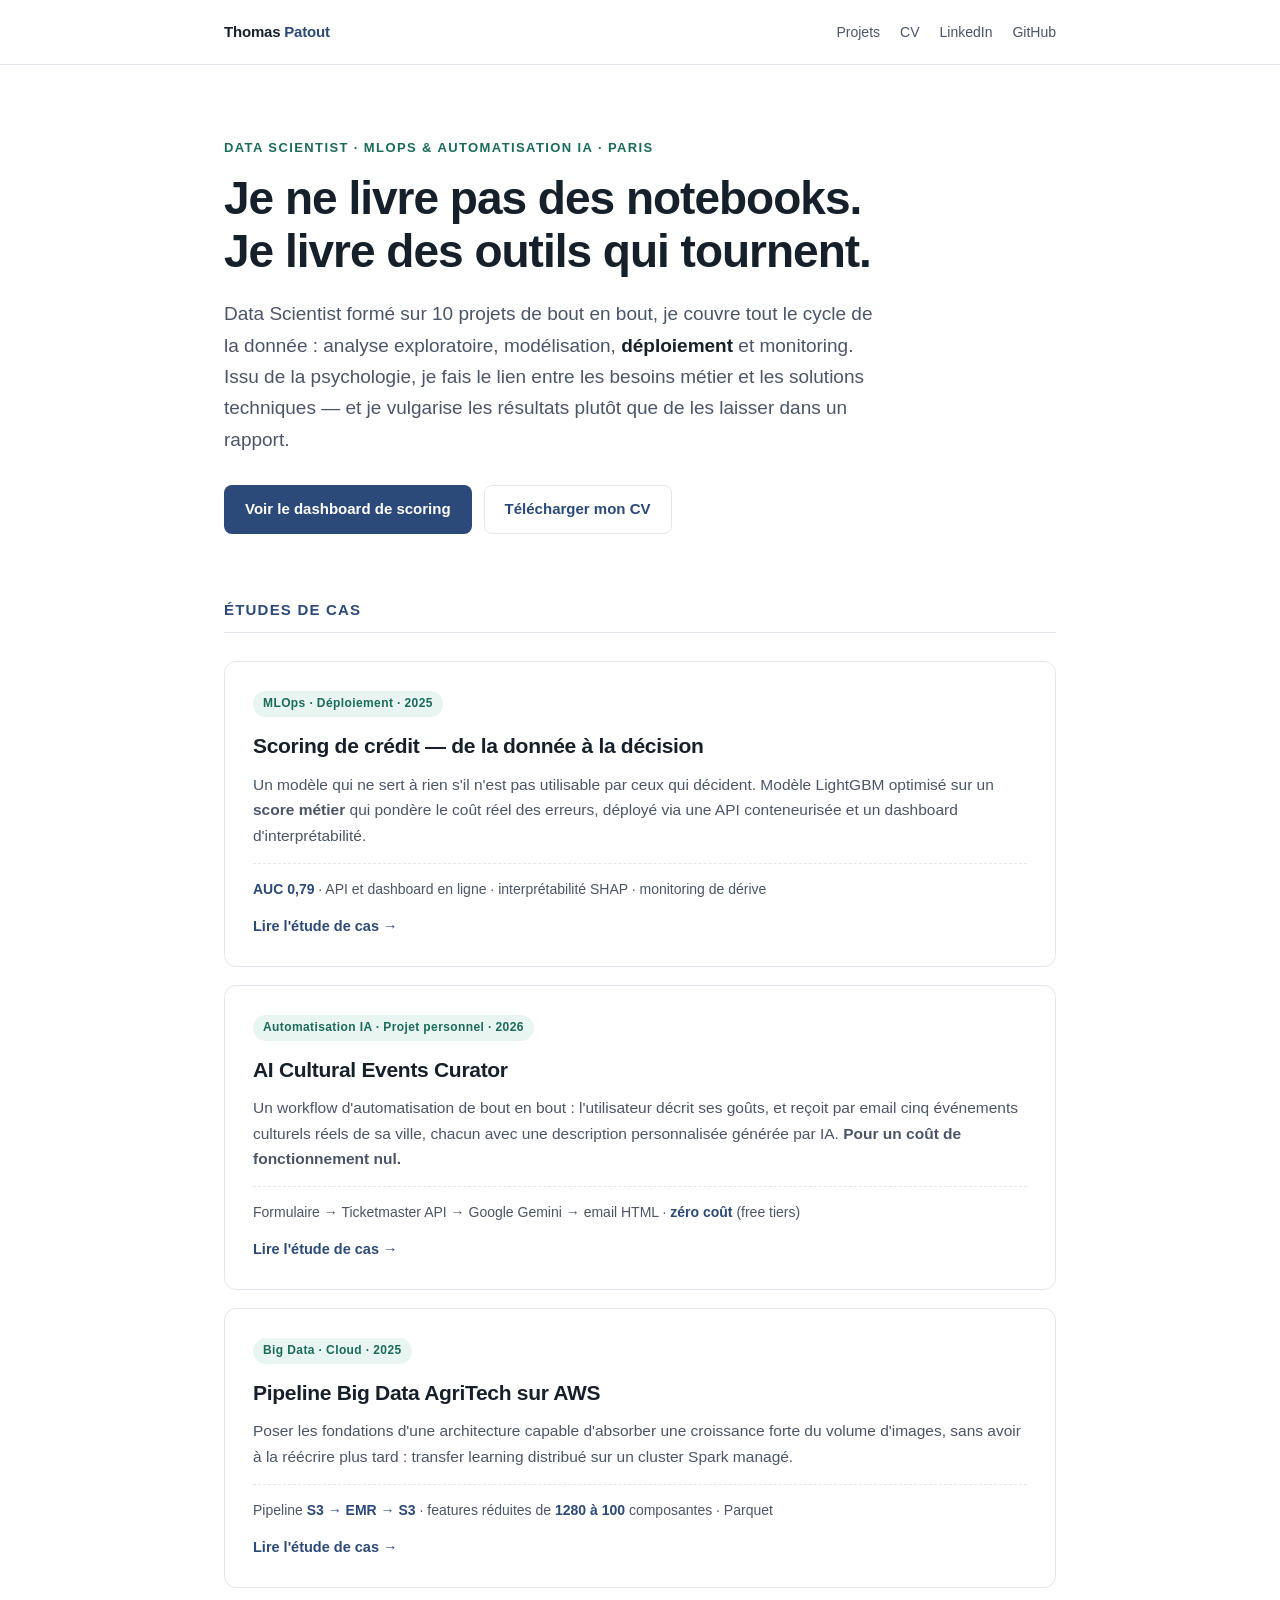
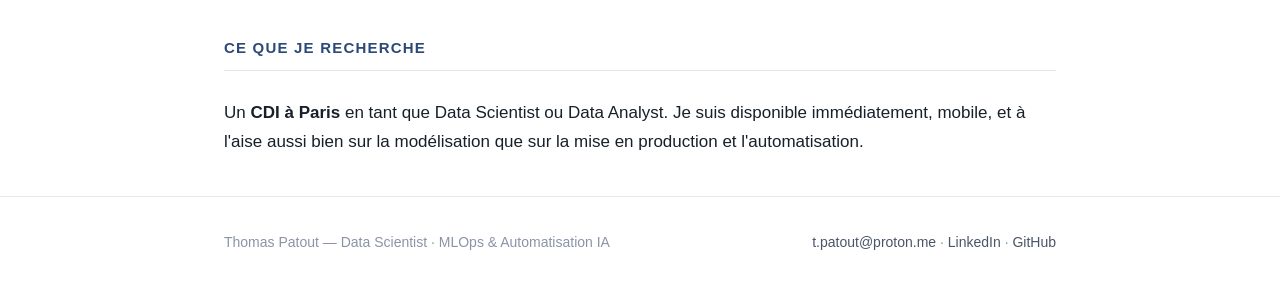
==== index.html @ 0da858d9 "Site portfolio : accueil et 3 etudes de cas" ====
<!DOCTYPE html>
<html lang="fr">
<head>
<meta charset="UTF-8">
<meta name="viewport" content="width=device-width, initial-scale=1.0">
<title>Thomas Patout — Data Scientist · MLOps &amp; Automatisation IA</title>
<meta name="description" content="Data Scientist (MLOps & automatisation IA) basé à Paris. Trois études de cas détaillées : scoring de crédit en production, automatisation IA, pipeline Big Data sur AWS.">
<link rel="stylesheet" href="style.css">
</head>
<body>

<nav class="nav">
  <div class="wrap">
    <div class="brand">Thomas <span>Patout</span></div>
    <ul>
      <li><a href="#projets">Projets</a></li>
      <li><a href="assets/cv-thomas-patout.pdf">CV</a></li>
      <li><a href="https://www.linkedin.com/in/thomas-patout/">LinkedIn</a></li>
      <li><a href="https://github.com/tmoahs">GitHub</a></li>
    </ul>
  </div>
</nav>

<header class="hero">
  <div class="wrap">
    <div class="eyebrow">Data Scientist · MLOps &amp; Automatisation IA · Paris</div>
    <h1>Je ne livre pas des notebooks.<br>Je livre des outils qui tournent.</h1>
    <p class="lede">
      Data Scientist formé sur 10 projets de bout en bout, je couvre tout le cycle de la donnée :
      analyse exploratoire, modélisation, <strong>déploiement</strong> et monitoring.
      Issu de la psychologie, je fais le lien entre les besoins métier et les solutions techniques —
      et je vulgarise les résultats plutôt que de les laisser dans un rapport.
    </p>
    <div class="actions">
      <a class="btn btn-primary" href="https://scoring-api-p8.streamlit.app/">Voir le dashboard de scoring</a>
      <a class="btn btn-ghost" href="assets/cv-thomas-patout.pdf">Télécharger mon CV</a>
    </div>
  </div>
</header>

<main>
  <section id="projets">
    <div class="wrap">
      <div class="section-head">
        <h2>Études de cas</h2>
      </div>

      <div class="cards">

        <a class="card" href="projets/scoring-credit.html">
          <span class="tag">MLOps · Déploiement · 2025</span>
          <h3>Scoring de crédit — de la donnée à la décision</h3>
          <p>
            Un modèle qui ne sert à rien s'il n'est pas utilisable par ceux qui décident.
            Modèle LightGBM optimisé sur un <strong>score métier</strong> qui pondère le coût réel
            des erreurs, déployé via une API conteneurisée et un dashboard d'interprétabilité.
          </p>
          <div class="result">
            <strong>AUC 0,79</strong> · API et dashboard en ligne · interprétabilité SHAP · monitoring de dérive
          </div>
          <span class="more">Lire l'étude de cas →</span>
        </a>

        <a class="card" href="projets/events-curator.html">
          <span class="tag">Automatisation IA · Projet personnel · 2026</span>
          <h3>AI Cultural Events Curator</h3>
          <p>
            Un workflow d'automatisation de bout en bout : l'utilisateur décrit ses goûts,
            et reçoit par email cinq événements culturels réels de sa ville, chacun avec une
            description personnalisée générée par IA. <strong>Pour un coût de fonctionnement nul.</strong>
          </p>
          <div class="result">
            Formulaire → Ticketmaster API → Google Gemini → email HTML · <strong>zéro coût</strong> (free tiers)
          </div>
          <span class="more">Lire l'étude de cas →</span>
        </a>

        <a class="card" href="projets/big-data-agritech.html">
          <span class="tag">Big Data · Cloud · 2025</span>
          <h3>Pipeline Big Data AgriTech sur AWS</h3>
          <p>
            Poser les fondations d'une architecture capable d'absorber une croissance forte du
            volume d'images, sans avoir à la réécrire plus tard : transfer learning distribué
            sur un cluster Spark managé.
          </p>
          <div class="result">
            Pipeline <strong>S3 → EMR → S3</strong> · features réduites de <strong>1280 à 100</strong> composantes · Parquet
          </div>
          <span class="more">Lire l'étude de cas →</span>
        </a>

      </div>
    </div>
  </section>

  <section>
    <div class="wrap">
      <div class="section-head">
        <h2>Ce que je recherche</h2>
      </div>
      <p>
        Un <strong>CDI à Paris</strong> en tant que Data Scientist ou Data Analyst. Je suis
        disponible immédiatement, mobile, et à l'aise aussi bien sur la modélisation que sur
        la mise en production et l'automatisation.
      </p>
    </div>
  </section>
</main>

<footer>
  <div class="wrap">
    <div>Thomas Patout — Data Scientist · MLOps &amp; Automatisation IA</div>
    <div>
      <a href="mailto:t.patout@proton.me">t.patout@proton.me</a> ·
      <a href="https://www.linkedin.com/in/thomas-patout/">LinkedIn</a> ·
      <a href="https://github.com/tmoahs">GitHub</a>
    </div>
  </div>
</footer>

</body>
</html>
---- style.css ----
/* ============================================================
   Portfolio — Thomas Patout
   Feuille de style unique, sans dépendance externe.
   ============================================================ */

:root {
  --ink: #16202b;
  --mid: #4a5568;
  --light: #8a94a6;
  --accent: #2b4a7a;
  --accent2: #1a6b5a;
  --soft: #f6f8fb;
  --rule: #e3e8ef;
  --radius: 12px;
  --max: 880px;
}

*, *::before, *::after { box-sizing: border-box; margin: 0; padding: 0; }

html { scroll-behavior: smooth; }

body {
  font-family: -apple-system, BlinkMacSystemFont, "Segoe UI", Roboto, Helvetica, Arial, sans-serif;
  color: var(--ink);
  background: #fff;
  font-size: 17px;
  line-height: 1.65;
  -webkit-font-smoothing: antialiased;
}

.wrap { max-width: var(--max); margin: 0 auto; padding: 0 24px; }

a { color: var(--accent); text-decoration: none; }
a:hover { text-decoration: underline; }

/* ---------- Barre de navigation ---------- */

.nav {
  border-bottom: 1px solid var(--rule);
  padding: 18px 0;
  background: rgba(255, 255, 255, 0.92);
  backdrop-filter: blur(8px);
  position: sticky;
  top: 0;
  z-index: 10;
}

.nav .wrap {
  display: flex;
  justify-content: space-between;
  align-items: center;
  gap: 16px;
  flex-wrap: wrap;
}

.nav .brand { font-weight: 700; font-size: 15px; letter-spacing: -0.2px; color: var(--ink); }
.nav .brand span { color: var(--accent); }

.nav ul { display: flex; gap: 20px; list-style: none; }
.nav ul a { font-size: 14px; color: var(--mid); font-weight: 500; }
.nav ul a:hover { color: var(--accent); text-decoration: none; }

/* ---------- En-tête ---------- */

.hero { padding: 72px 0 56px; }

.hero .eyebrow {
  font-size: 13px;
  font-weight: 600;
  letter-spacing: 1.4px;
  text-transform: uppercase;
  color: var(--accent2);
  margin-bottom: 14px;
}

.hero h1 {
  font-size: clamp(32px, 5vw, 46px);
  line-height: 1.15;
  letter-spacing: -1px;
  margin-bottom: 20px;
}

.hero .lede {
  font-size: 19px;
  color: var(--mid);
  max-width: 660px;
}

.hero .lede strong { color: var(--ink); }

.actions { display: flex; flex-wrap: wrap; gap: 12px; margin-top: 30px; }

.btn {
  display: inline-block;
  padding: 11px 20px;
  border-radius: 8px;
  font-size: 15px;
  font-weight: 600;
  border: 1px solid transparent;
}

.btn-primary { background: var(--accent); color: #fff; }
.btn-primary:hover { background: #23406a; text-decoration: none; }

.btn-ghost { background: #fff; color: var(--accent); border-color: var(--rule); }
.btn-ghost:hover { background: var(--soft); text-decoration: none; }

/* ---------- Sections ---------- */

section { padding: 8px 0 40px; }

.section-head {
  display: flex;
  align-items: baseline;
  justify-content: space-between;
  gap: 12px;
  border-bottom: 1px solid var(--rule);
  padding-bottom: 10px;
  margin-bottom: 28px;
}

.section-head h2 { font-size: 15px; letter-spacing: 1.2px; text-transform: uppercase; color: var(--accent); }

/* ---------- Cartes de projet ---------- */

.cards { display: grid; gap: 18px; }

.card {
  display: block;
  border: 1px solid var(--rule);
  border-radius: var(--radius);
  padding: 26px 28px;
  color: inherit;
  transition: border-color .15s ease, transform .15s ease, box-shadow .15s ease;
}

.card:hover {
  border-color: #c7d2e0;
  transform: translateY(-2px);
  box-shadow: 0 8px 24px rgba(22, 32, 43, .07);
  text-decoration: none;
}

.card .tag {
  display: inline-block;
  font-size: 12px;
  font-weight: 600;
  letter-spacing: .4px;
  color: var(--accent2);
  background: #e8f5f1;
  padding: 3px 10px;
  border-radius: 20px;
  margin-bottom: 12px;
}

.card h3 { font-size: 21px; letter-spacing: -.3px; margin-bottom: 8px; }

.card p { color: var(--mid); font-size: 15.5px; }

.card .result {
  margin-top: 14px;
  padding-top: 14px;
  border-top: 1px dashed var(--rule);
  font-size: 14px;
  color: var(--mid);
}

.card .result strong { color: var(--accent); }

.card .more { display: inline-block; margin-top: 14px; font-size: 14.5px; font-weight: 600; color: var(--accent); }

/* ---------- Étude de cas ---------- */

.article { padding: 48px 0 72px; }

.back { font-size: 14px; color: var(--light); display: inline-block; margin-bottom: 28px; }
.back:hover { color: var(--accent); text-decoration: none; }

.article h1 { font-size: clamp(28px, 4vw, 38px); line-height: 1.2; letter-spacing: -.8px; margin-bottom: 16px; }

.article .lede { font-size: 18.5px; color: var(--mid); margin-bottom: 20px; max-width: 700px; }

.tags { display: flex; flex-wrap: wrap; gap: 8px; margin-bottom: 40px; }

.tags span {
  font-size: 12.5px;
  font-weight: 500;
  color: var(--mid);
  background: var(--soft);
  border: 1px solid var(--rule);
  padding: 4px 11px;
  border-radius: 20px;
}

.article section { padding: 0 0 42px; }

.article h2 {
  font-size: 22px;
  letter-spacing: -.4px;
  margin-bottom: 16px;
  padding-bottom: 8px;
  border-bottom: 2px solid var(--accent);
  display: inline-block;
}

.article p + p { margin-top: 14px; }
.article p { color: #2c3843; }

.article ul, .article ol { margin: 14px 0 0 22px; }
.article li { margin-bottom: 9px; color: #2c3843; }
.article li strong { color: var(--ink); }

/* Étapes numérotées */

.steps { list-style: none; margin-left: 0; counter-reset: step; }

.steps li {
  position: relative;
  padding-left: 46px;
  margin-bottom: 20px;
  counter-increment: step;
}

.steps li::before {
  content: counter(step);
  position: absolute;
  left: 0;
  top: 1px;
  width: 30px;
  height: 30px;
  border-radius: 50%;
  background: var(--accent);
  color: #fff;
  font-size: 14px;
  font-weight: 700;
  display: flex;
  align-items: center;
  justify-content: center;
}

.steps li b { display: block; color: var(--ink); }

/* Métriques */

.metrics { display: grid; grid-template-columns: repeat(auto-fit, minmax(150px, 1fr)); gap: 14px; margin-top: 8px; }

.metric {
  background: var(--soft);
  border: 1px solid var(--rule);
  border-radius: var(--radius);
  padding: 20px;
  text-align: center;
}

.metric .value { font-size: 27px; font-weight: 700; color: var(--accent); letter-spacing: -.8px; }
.metric .label { font-size: 13px; color: var(--mid); margin-top: 6px; line-height: 1.35; }

/* Encadré */

.callout {
  background: var(--soft);
  border-left: 3px solid var(--accent2);
  border-radius: 0 8px 8px 0;
  padding: 18px 22px;
  margin-top: 20px;
  font-size: 16px;
  color: var(--mid);
}

.callout strong { color: var(--ink); }

/* Limites / pistes */

.limits { list-style: none; margin-left: 0; }
.limits li { position: relative; padding-left: 22px; }
.limits li::before { content: "→"; position: absolute; left: 0; color: var(--accent2); font-weight: 700; }

/* Pied d'article */

.article .footer-links {
  display: flex;
  flex-wrap: wrap;
  gap: 12px;
  margin-top: 8px;
  padding-top: 28px;
  border-top: 1px solid var(--rule);
}

/* ---------- Pied de page ---------- */

footer {
  border-top: 1px solid var(--rule);
  padding: 34px 0 46px;
  font-size: 14px;
  color: var(--light);
}

footer .wrap { display: flex; justify-content: space-between; gap: 16px; flex-wrap: wrap; }
footer a { color: var(--mid); }

/* ---------- Mobile ---------- */

@media (max-width: 640px) {
  body { font-size: 16px; }
  .hero { padding: 48px 0 36px; }
  .nav ul { gap: 14px; }
  .nav ul a { font-size: 13px; }
  .card { padding: 22px; }
  .article { padding: 32px 0 56px; }
}
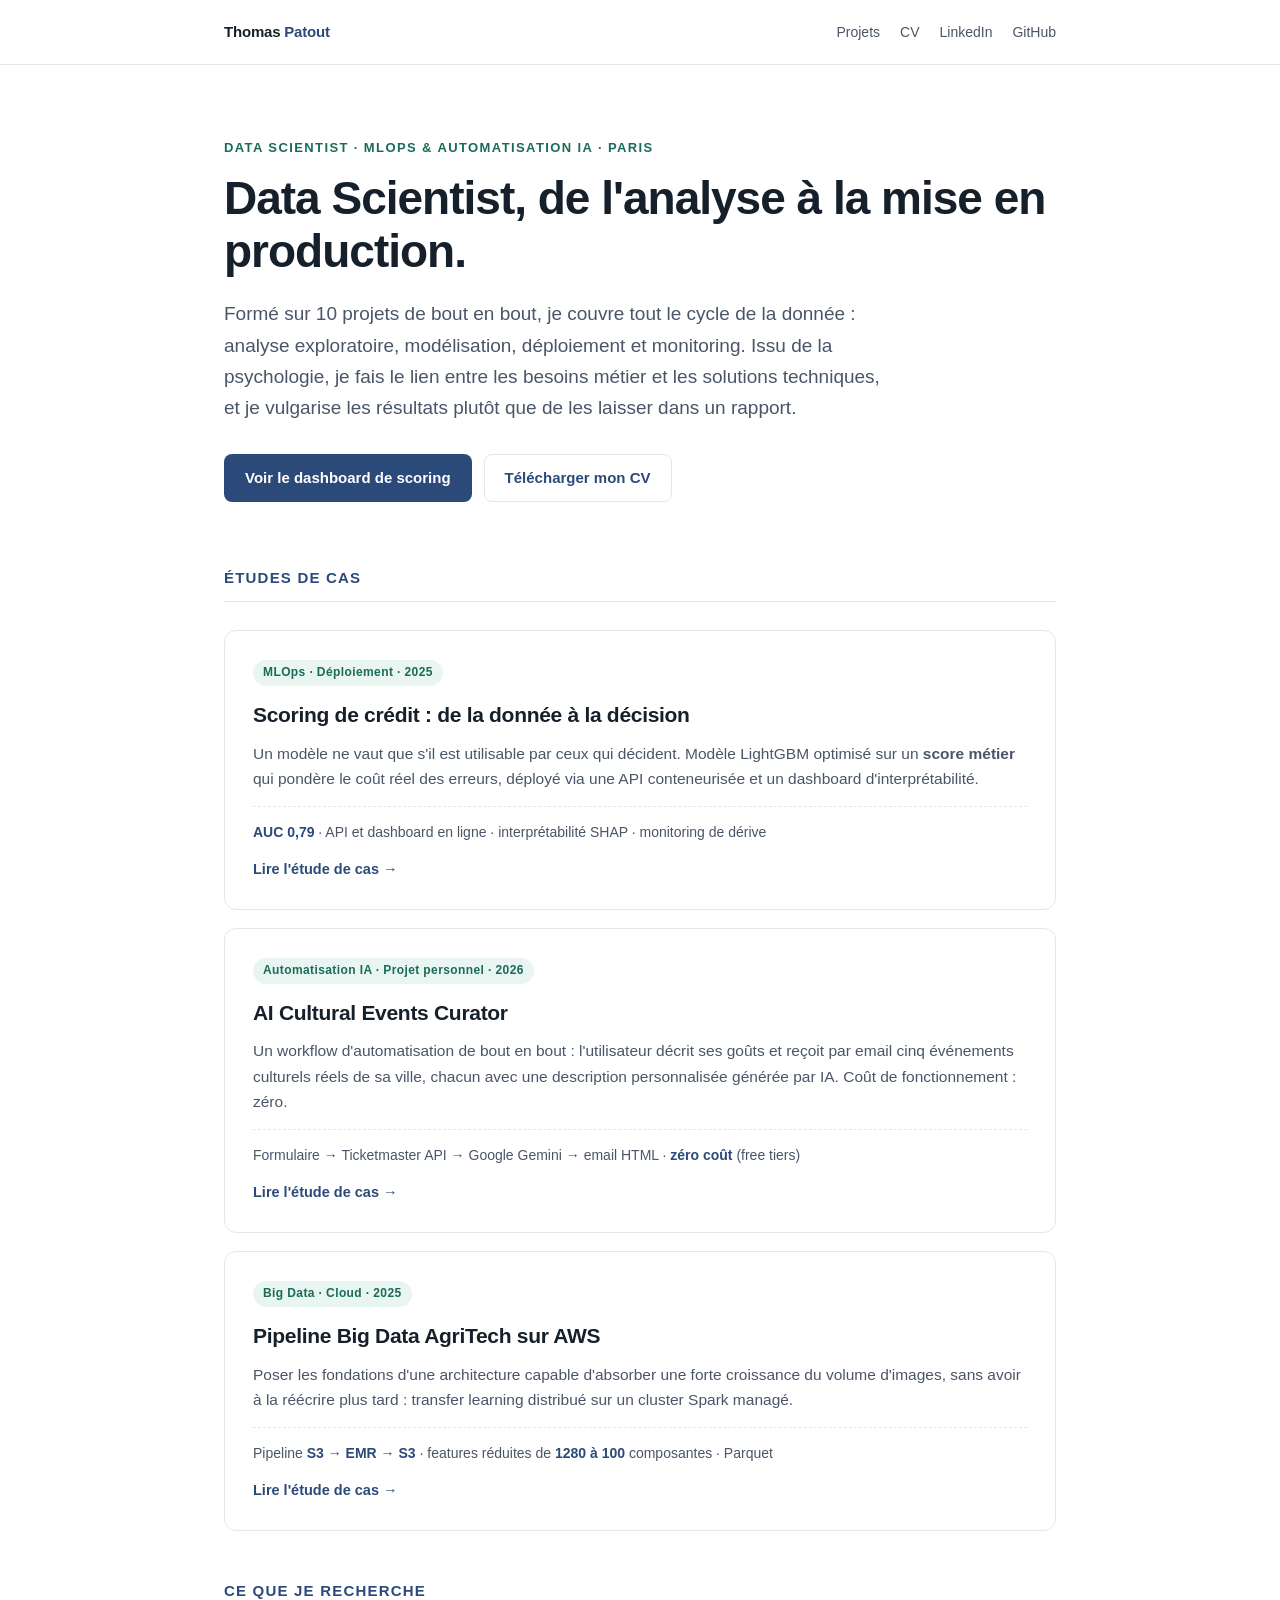
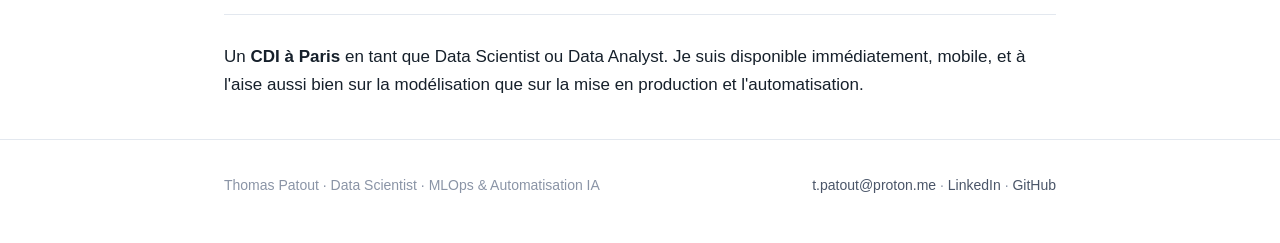
==== commit 8d02a66a: "Retire les tirets cadratins et alleege les tournures" ====
--- a/index.html
+++ b/index.html
@@ -3,8 +3,8 @@
 <head>
 <meta charset="UTF-8">
 <meta name="viewport" content="width=device-width, initial-scale=1.0">
-<title>Thomas Patout — Data Scientist · MLOps &amp; Automatisation IA</title>
-<meta name="description" content="Data Scientist (MLOps & automatisation IA) basé à Paris. Trois études de cas détaillées : scoring de crédit en production, automatisation IA, pipeline Big Data sur AWS.">
+<title>Thomas Patout · Data Scientist · MLOps &amp; Automatisation IA</title>
+<meta name="description" content="Data Scientist à Paris, orienté MLOps et automatisation IA. Trois études de cas détaillées : scoring de crédit en production, automatisation avec n8n et LLM, pipeline Big Data sur AWS.">
 <link rel="stylesheet" href="style.css">
 </head>
 <body>
@@ -24,12 +24,12 @@
 <header class="hero">
   <div class="wrap">
     <div class="eyebrow">Data Scientist · MLOps &amp; Automatisation IA · Paris</div>
-    <h1>Je ne livre pas des notebooks.<br>Je livre des outils qui tournent.</h1>
+    <h1>Data Scientist, de l'analyse à la mise en production.</h1>
     <p class="lede">
-      Data Scientist formé sur 10 projets de bout en bout, je couvre tout le cycle de la donnée :
-      analyse exploratoire, modélisation, <strong>déploiement</strong> et monitoring.
-      Issu de la psychologie, je fais le lien entre les besoins métier et les solutions techniques —
-      et je vulgarise les résultats plutôt que de les laisser dans un rapport.
+      Formé sur 10 projets de bout en bout, je couvre tout le cycle de la donnée : analyse
+      exploratoire, modélisation, déploiement et monitoring. Issu de la psychologie, je fais le
+      lien entre les besoins métier et les solutions techniques, et je vulgarise les résultats
+      plutôt que de les laisser dans un rapport.
     </p>
     <div class="actions">
       <a class="btn btn-primary" href="https://scoring-api-p8.streamlit.app/">Voir le dashboard de scoring</a>
@@ -49,11 +49,11 @@
 
         <a class="card" href="projets/scoring-credit.html">
           <span class="tag">MLOps · Déploiement · 2025</span>
-          <h3>Scoring de crédit — de la donnée à la décision</h3>
+          <h3>Scoring de crédit : de la donnée à la décision</h3>
           <p>
-            Un modèle qui ne sert à rien s'il n'est pas utilisable par ceux qui décident.
-            Modèle LightGBM optimisé sur un <strong>score métier</strong> qui pondère le coût réel
-            des erreurs, déployé via une API conteneurisée et un dashboard d'interprétabilité.
+            Un modèle ne vaut que s'il est utilisable par ceux qui décident. Modèle LightGBM
+            optimisé sur un <strong>score métier</strong> qui pondère le coût réel des erreurs,
+            déployé via une API conteneurisée et un dashboard d'interprétabilité.
           </p>
           <div class="result">
             <strong>AUC 0,79</strong> · API et dashboard en ligne · interprétabilité SHAP · monitoring de dérive
@@ -65,9 +65,9 @@
           <span class="tag">Automatisation IA · Projet personnel · 2026</span>
           <h3>AI Cultural Events Curator</h3>
           <p>
-            Un workflow d'automatisation de bout en bout : l'utilisateur décrit ses goûts,
-            et reçoit par email cinq événements culturels réels de sa ville, chacun avec une
-            description personnalisée générée par IA. <strong>Pour un coût de fonctionnement nul.</strong>
+            Un workflow d'automatisation de bout en bout : l'utilisateur décrit ses goûts et reçoit
+            par email cinq événements culturels réels de sa ville, chacun avec une description
+            personnalisée générée par IA. Coût de fonctionnement : zéro.
           </p>
           <div class="result">
             Formulaire → Ticketmaster API → Google Gemini → email HTML · <strong>zéro coût</strong> (free tiers)
@@ -79,7 +79,7 @@
           <span class="tag">Big Data · Cloud · 2025</span>
           <h3>Pipeline Big Data AgriTech sur AWS</h3>
           <p>
-            Poser les fondations d'une architecture capable d'absorber une croissance forte du
+            Poser les fondations d'une architecture capable d'absorber une forte croissance du
             volume d'images, sans avoir à la réécrire plus tard : transfer learning distribué
             sur un cluster Spark managé.
           </p>
@@ -100,8 +100,8 @@
       </div>
       <p>
         Un <strong>CDI à Paris</strong> en tant que Data Scientist ou Data Analyst. Je suis
-        disponible immédiatement, mobile, et à l'aise aussi bien sur la modélisation que sur
-        la mise en production et l'automatisation.
+        disponible immédiatement, mobile, et à l'aise aussi bien sur la modélisation que sur la
+        mise en production et l'automatisation.
       </p>
     </div>
   </section>
@@ -109,7 +109,7 @@
 
 <footer>
   <div class="wrap">
-    <div>Thomas Patout — Data Scientist · MLOps &amp; Automatisation IA</div>
+    <div>Thomas Patout · Data Scientist · MLOps &amp; Automatisation IA</div>
     <div>
       <a href="mailto:t.patout@proton.me">t.patout@proton.me</a> ·
       <a href="https://www.linkedin.com/in/thomas-patout/">LinkedIn</a> ·
--- a/style.css
+++ b/style.css
@@ -1,5 +1,5 @@
 /* ============================================================
-   Portfolio — Thomas Patout
+   Portfolio de Thomas Patout
    Feuille de style unique, sans dépendance externe.
    ============================================================ */
 
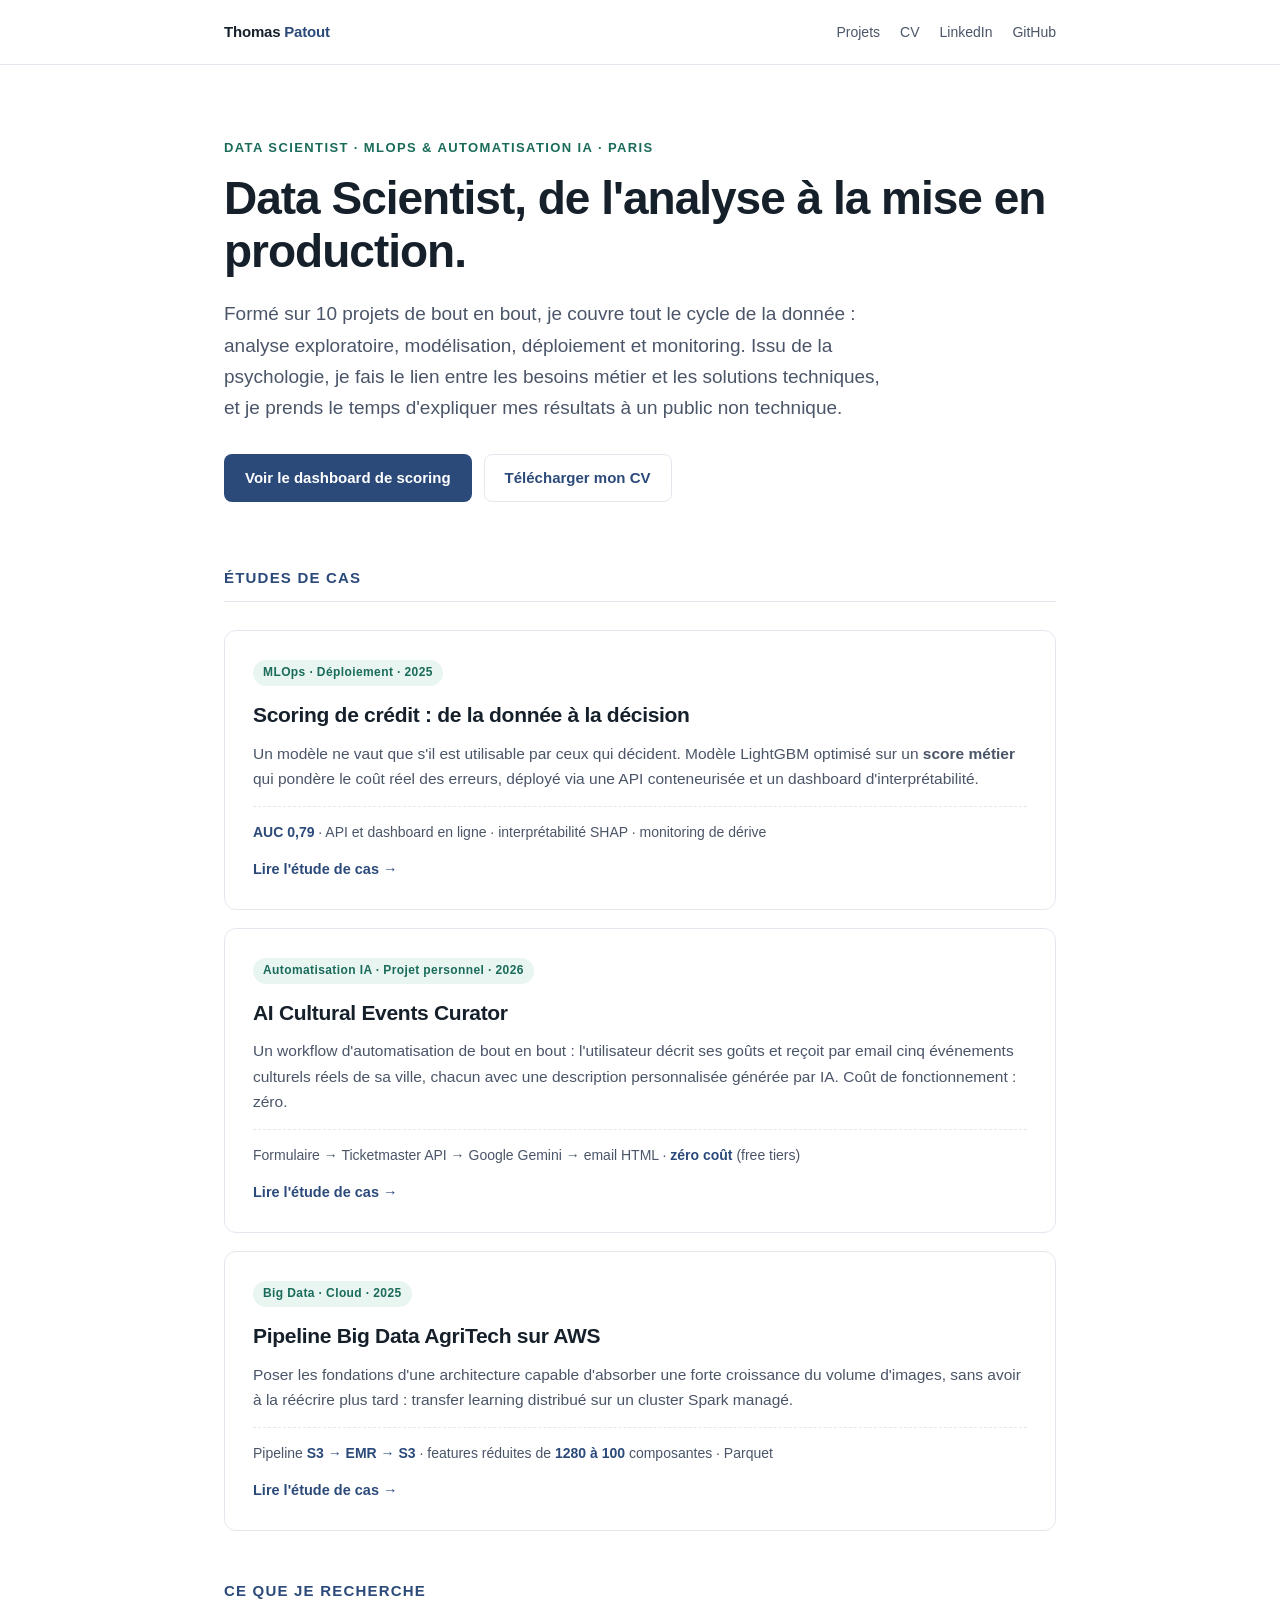
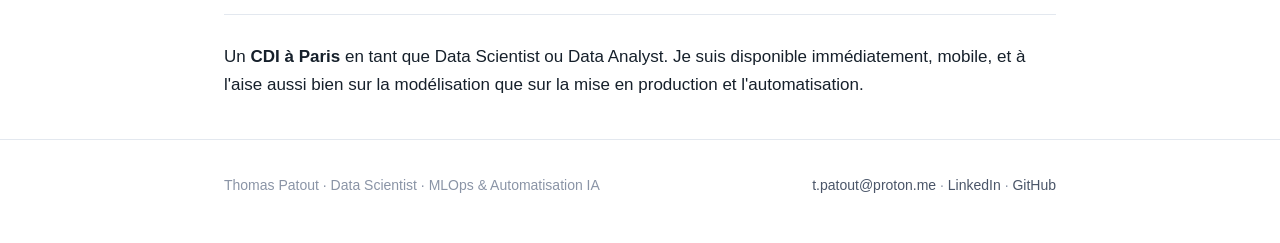
==== commit 1baaf8b6: "Reecrit les tournures de retournement en affirmatif" ====
--- a/index.html
+++ b/index.html
@@ -27,9 +27,7 @@
     <h1>Data Scientist, de l'analyse à la mise en production.</h1>
     <p class="lede">
       Formé sur 10 projets de bout en bout, je couvre tout le cycle de la donnée : analyse
-      exploratoire, modélisation, déploiement et monitoring. Issu de la psychologie, je fais le
-      lien entre les besoins métier et les solutions techniques, et je vulgarise les résultats
-      plutôt que de les laisser dans un rapport.
+      exploratoire, modélisation, déploiement et monitoring. Issu de la psychologie, je fais le lien entre les besoins métier et les solutions techniques, et je prends le temps d'expliquer mes résultats à un public non technique.
     </p>
     <div class="actions">
       <a class="btn btn-primary" href="https://scoring-api-p8.streamlit.app/">Voir le dashboard de scoring</a>
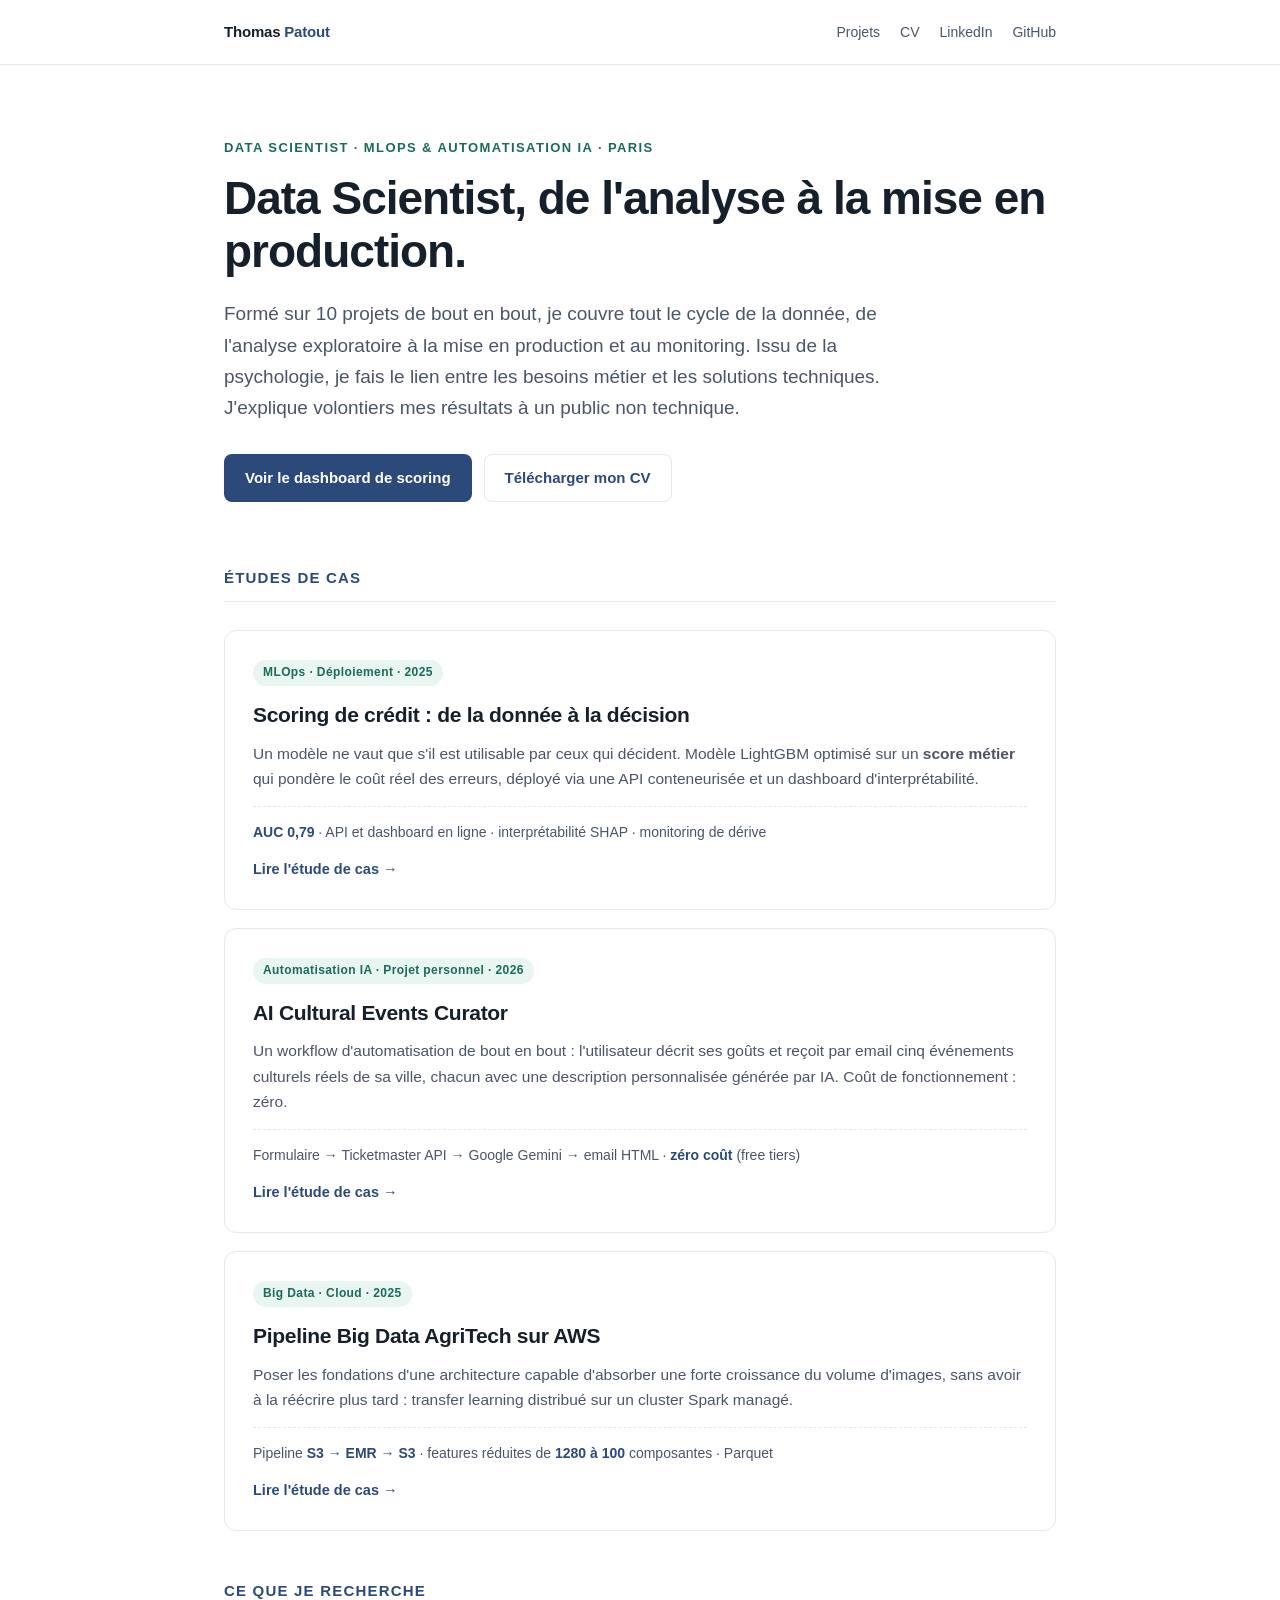
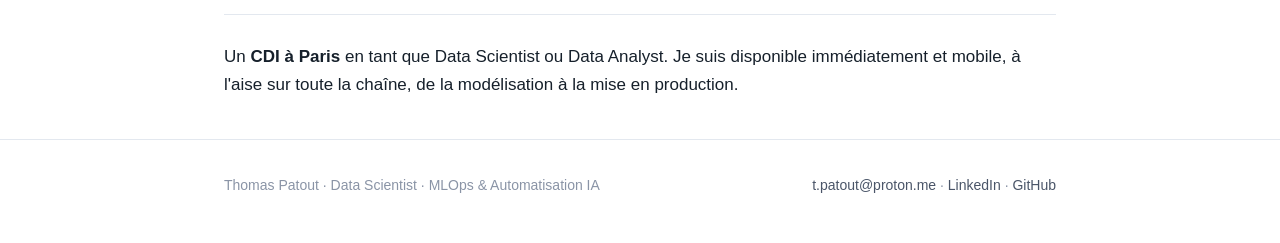
==== commit a2c37c58: "Varie le rythme des enumerations" ====
--- a/index.html
+++ b/index.html
@@ -26,8 +26,7 @@
     <div class="eyebrow">Data Scientist · MLOps &amp; Automatisation IA · Paris</div>
     <h1>Data Scientist, de l'analyse à la mise en production.</h1>
     <p class="lede">
-      Formé sur 10 projets de bout en bout, je couvre tout le cycle de la donnée : analyse
-      exploratoire, modélisation, déploiement et monitoring. Issu de la psychologie, je fais le lien entre les besoins métier et les solutions techniques, et je prends le temps d'expliquer mes résultats à un public non technique.
+      Formé sur 10 projets de bout en bout, je couvre tout le cycle de la donnée, de l'analyse exploratoire à la mise en production et au monitoring. Issu de la psychologie, je fais le lien entre les besoins métier et les solutions techniques. J'explique volontiers mes résultats à un public non technique.
     </p>
     <div class="actions">
       <a class="btn btn-primary" href="https://scoring-api-p8.streamlit.app/">Voir le dashboard de scoring</a>
@@ -97,9 +96,7 @@
         <h2>Ce que je recherche</h2>
       </div>
       <p>
-        Un <strong>CDI à Paris</strong> en tant que Data Scientist ou Data Analyst. Je suis
-        disponible immédiatement, mobile, et à l'aise aussi bien sur la modélisation que sur la
-        mise en production et l'automatisation.
+        Un <strong>CDI à Paris</strong> en tant que Data Scientist ou Data Analyst. Je suis disponible immédiatement et mobile, à l'aise sur toute la chaîne, de la modélisation à la mise en production.
       </p>
     </div>
   </section>
